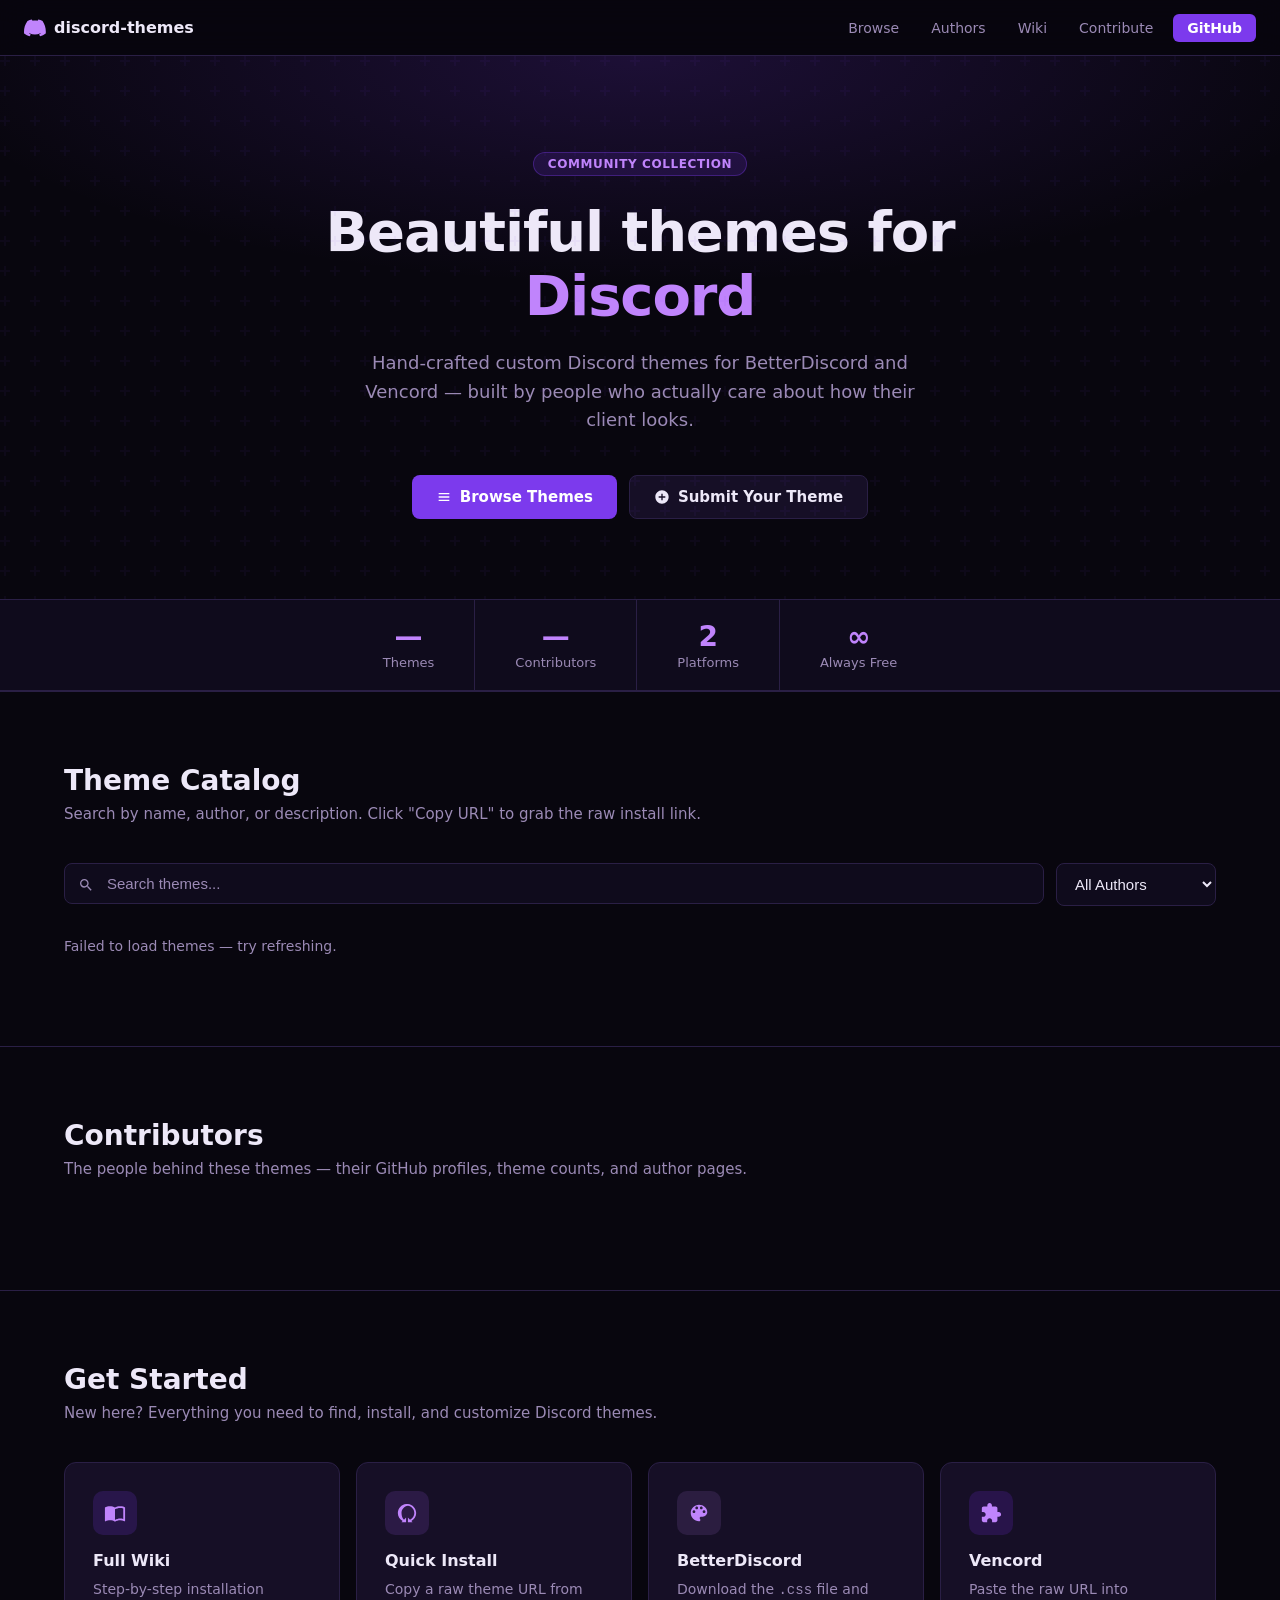
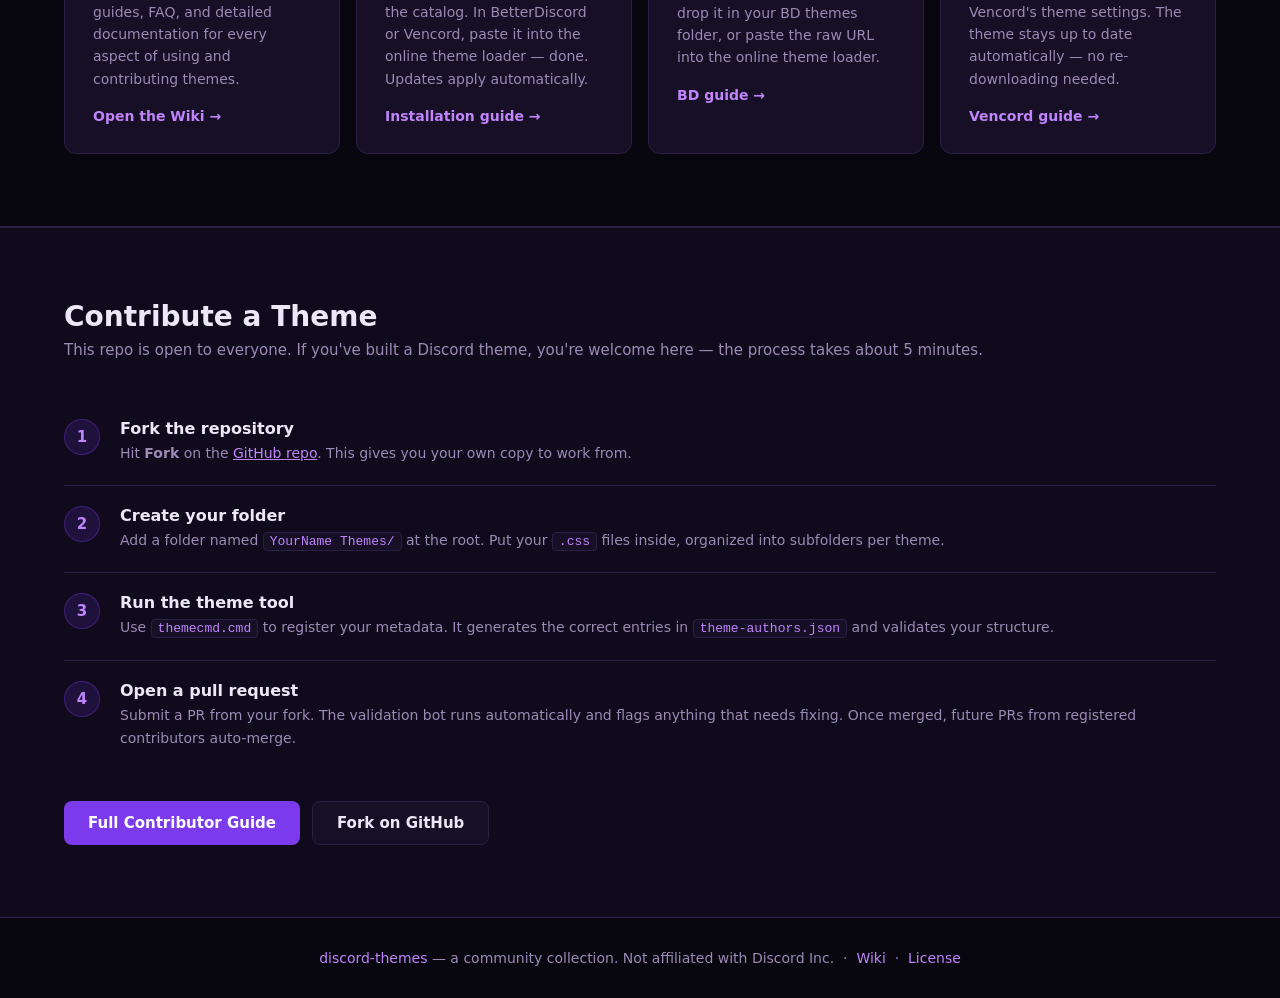
==== docs/index.html @ 60fb52fe "docs: add meta description to index" ====
<!DOCTYPE html>
<html lang="en">
<head>
  <meta charset="UTF-8" />
  <meta name="viewport" content="width=device-width, initial-scale=1.0" />
  <title>Discord Themes — Community Collection</title>
  <meta name="description" content="A community collection of custom Discord themes for BetterDiscord and Vencord." />
  <style>
    :root {
      --bg:      #08060e;
      --surface: #0f0b1c;
      --card:    #160f26;
      --border:  #2a1f45;
      --accent:  #7c3aed;
      --accent2: #c084fc;
      --text:    #ede8f8;
      --muted:   #9b8ab5;
      --green:   #3ba55c;
    }
    *, *::before, *::after { box-sizing: border-box; margin: 0; padding: 0; }
    html { scroll-behavior: smooth; }
    body {
      background: var(--bg);
      color: var(--text);
      font-family: 'Segoe UI', system-ui, sans-serif;
      min-height: 100vh;
    }

    /* ── NAV ── */
    nav {
      position: sticky;
      top: 0;
      z-index: 100;
      background: rgba(8,6,14,.93);
      backdrop-filter: blur(14px);
      border-bottom: 1px solid var(--border);
      display: flex;
      align-items: center;
      gap: 8px;
      padding: 0 24px;
      height: 56px;
    }
    .nav-logo {
      font-weight: 700;
      font-size: 1rem;
      color: var(--text);
      margin-right: auto;
      display: flex;
      align-items: center;
      gap: 8px;
      text-decoration: none;
    }
    .nav-logo svg { width: 22px; height: 22px; }
    nav a.nav-link {
      color: var(--muted);
      text-decoration: none;
      font-size: .875rem;
      padding: 6px 12px;
      border-radius: 6px;
      transition: color .15s, background .15s;
    }
    nav a.nav-link:hover { color: var(--text); background: var(--card); }
    .nav-btn {
      background: var(--accent);
      color: #fff !important;
      border-radius: 6px;
      padding: 6px 14px !important;
      font-weight: 600;
      transition: opacity .15s !important;
    }
    .nav-btn:hover { opacity: .85; }

    /* ── HERO ── */
    .hero {
      text-align: center;
      padding: 96px 24px 80px;
      background: radial-gradient(ellipse 80% 60% at 50% 0%, rgba(124,58,237,.18) 0%, transparent 70%);
      position: relative;
      overflow: hidden;
    }
    .hero::before {
      content: '';
      position: absolute;
      inset: 0;
      background: url("data:image/svg+xml,%3Csvg width='60' height='60' viewBox='0 0 60 60' xmlns='http://www.w3.org/2000/svg'%3E%3Cg fill='none' fill-rule='evenodd'%3E%3Cg fill='%237c3aed' fill-opacity='0.05'%3E%3Cpath d='M36 34v-4h-2v4h-4v2h4v4h2v-4h4v-2h-4zm0-30V0h-2v4h-4v2h4v4h2V6h4V4h-4zM6 34v-4H4v4H0v2h4v4h2v-4h4v-2H6zM6 4V0H4v4H0v2h4v4h2V6h4V4H6z'/%3E%3C/g%3E%3C/g%3E%3C/svg%3E");
      pointer-events: none;
    }
    .hero-badge {
      display: inline-flex;
      align-items: center;
      gap: 6px;
      background: rgba(124,58,237,.15);
      border: 1px solid rgba(124,58,237,.35);
      border-radius: 100px;
      padding: 4px 14px;
      font-size: .75rem;
      color: var(--accent2);
      font-weight: 600;
      letter-spacing: .05em;
      text-transform: uppercase;
      margin-bottom: 24px;
    }
    .hero h1 {
      font-size: clamp(2rem, 5vw, 3.5rem);
      font-weight: 800;
      line-height: 1.15;
      letter-spacing: -.02em;
      margin-bottom: 20px;
    }
    .hero h1 span { color: var(--accent2); }
    .hero p {
      font-size: 1.125rem;
      color: var(--muted);
      max-width: 600px;
      margin: 0 auto 40px;
      line-height: 1.6;
    }
    .hero-actions { display: flex; gap: 12px; justify-content: center; flex-wrap: wrap; }
    .btn {
      display: inline-flex;
      align-items: center;
      gap: 8px;
      padding: 12px 24px;
      border-radius: 8px;
      font-size: .9375rem;
      font-weight: 600;
      text-decoration: none;
      border: none;
      cursor: pointer;
      transition: transform .1s, opacity .15s;
    }
    .btn:active { transform: scale(.97); }
    .btn-primary { background: var(--accent); color: #fff; }
    .btn-primary:hover { opacity: .88; }
    .btn-secondary { background: var(--card); color: var(--text); border: 1px solid var(--border); }
    .btn-secondary:hover { border-color: var(--accent2); color: var(--accent2); }

    /* ── STATS BAR ── */
    .stats {
      display: flex;
      justify-content: center;
      gap: 0;
      border-top: 1px solid var(--border);
      border-bottom: 1px solid var(--border);
      background: var(--surface);
    }
    .stat-item {
      padding: 20px 40px;
      text-align: center;
      border-right: 1px solid var(--border);
    }
    .stat-item:last-child { border-right: none; }
    .stat-num { font-size: 1.75rem; font-weight: 800; color: var(--accent2); }
    .stat-label { font-size: .8125rem; color: var(--muted); margin-top: 2px; }

    /* ── SECTIONS ── */
    section { padding: 72px 24px; max-width: 1200px; margin: 0 auto; }
    .section-header { margin-bottom: 40px; }
    .section-header h2 { font-size: 1.75rem; font-weight: 700; margin-bottom: 8px; }
    .section-header p { color: var(--muted); font-size: .9375rem; }

    /* ── SEARCH ── */
    .search-bar {
      display: flex;
      gap: 12px;
      margin-bottom: 32px;
      flex-wrap: wrap;
    }
    .search-input-wrap {
      flex: 1;
      min-width: 200px;
      position: relative;
    }
    .search-input-wrap svg {
      position: absolute;
      left: 14px;
      top: 50%;
      transform: translateY(-50%);
      color: var(--muted);
      pointer-events: none;
    }
    #search {
      width: 100%;
      background: var(--surface);
      border: 1px solid var(--border);
      border-radius: 8px;
      padding: 11px 14px 11px 42px;
      color: var(--text);
      font-size: .9375rem;
      outline: none;
      transition: border-color .15s;
    }
    #search:focus { border-color: var(--accent); }
    #search::placeholder { color: var(--muted); }
    #author-filter {
      background: var(--surface);
      border: 1px solid var(--border);
      border-radius: 8px;
      padding: 11px 14px;
      color: var(--text);
      font-size: .9375rem;
      outline: none;
      cursor: pointer;
      transition: border-color .15s;
      min-width: 160px;
    }
    #author-filter:focus { border-color: var(--accent); }
    #author-filter option { background: var(--surface); }
    .result-count { color: var(--muted); font-size: .875rem; margin-bottom: 20px; }

    /* ── THEME GRID ── */
    .theme-grid {
      display: grid;
      grid-template-columns: repeat(auto-fill, minmax(320px, 1fr));
      gap: 16px;
    }
    .theme-card {
      background: var(--card);
      border: 1px solid var(--border);
      border-radius: 12px;
      padding: 20px;
      display: flex;
      flex-direction: column;
      gap: 12px;
      transition: border-color .15s, transform .12s;
    }
    .theme-card:hover { border-color: var(--accent); transform: translateY(-2px); }
    .card-title { font-size: 1rem; font-weight: 700; line-height: 1.3; }
    .card-desc { font-size: .875rem; color: var(--muted); line-height: 1.55; flex: 1; }
    .card-meta { display: flex; align-items: center; gap: 8px; flex-wrap: wrap; }
    .author-chip {
      display: inline-flex;
      align-items: center;
      gap: 6px;
      background: var(--surface);
      border: 1px solid var(--border);
      border-radius: 100px;
      padding: 3px 10px 3px 4px;
      font-size: .8125rem;
      color: var(--text);
      text-decoration: none;
      transition: border-color .15s;
    }
    .author-chip:hover { border-color: var(--accent2); }
    .author-avatar {
      width: 20px;
      height: 20px;
      border-radius: 50%;
      background: var(--border);
      overflow: hidden;
      flex-shrink: 0;
    }
    .author-avatar img { width: 100%; height: 100%; object-fit: cover; display: block; }
    .version-tag { color: var(--muted); font-size: .75rem; margin-left: auto; }
    .card-actions { display: flex; gap: 8px; flex-wrap: wrap; }
    .action-btn {
      flex: 1;
      display: inline-flex;
      align-items: center;
      justify-content: center;
      gap: 6px;
      padding: 8px 12px;
      border-radius: 6px;
      font-size: .8125rem;
      font-weight: 600;
      text-decoration: none;
      border: none;
      cursor: pointer;
      transition: opacity .15s;
      white-space: nowrap;
    }
    .action-btn:hover { opacity: .8; }
    .btn-copy { background: var(--surface); color: var(--text); border: 1px solid var(--border); }
    .btn-raw  { background: rgba(124,58,237,.14); color: var(--accent2); border: 1px solid rgba(124,58,237,.3); }
    .btn-copy.copied { color: var(--green); border-color: rgba(59,165,92,.4); }

    /* ── NO RESULTS ── */
    .no-results {
      text-align: center;
      padding: 60px 20px;
      color: var(--muted);
      display: none;
    }
    .no-results svg { opacity: .3; margin-bottom: 16px; }
    .no-results p { font-size: 1rem; }

    /* ── AUTHORS ── */
    .authors-grid {
      display: grid;
      grid-template-columns: repeat(auto-fill, minmax(240px, 1fr));
      gap: 16px;
    }
    .author-card {
      background: var(--card);
      border: 1px solid var(--border);
      border-radius: 12px;
      padding: 28px 24px;
      display: flex;
      flex-direction: column;
      align-items: center;
      text-align: center;
      gap: 12px;
      transition: border-color .15s, transform .12s;
    }
    .author-card:hover { border-color: var(--accent2); transform: translateY(-2px); }
    .author-card-avatar {
      width: 80px;
      height: 80px;
      border-radius: 50%;
      overflow: hidden;
      border: 2px solid var(--border);
      transition: border-color .15s;
      background: var(--surface);
    }
    .author-card:hover .author-card-avatar { border-color: var(--accent2); }
    .author-card-avatar img { width: 100%; height: 100%; object-fit: cover; display: block; }
    .author-card h3 { font-size: 1.0625rem; font-weight: 700; }
    .author-card .theme-count { color: var(--muted); font-size: .875rem; }
    .author-card-links { display: flex; gap: 8px; flex-wrap: wrap; justify-content: center; margin-top: 4px; }
    .author-link {
      display: inline-flex;
      align-items: center;
      gap: 6px;
      padding: 6px 12px;
      border-radius: 6px;
      font-size: .8125rem;
      font-weight: 600;
      text-decoration: none;
      background: var(--surface);
      color: var(--text);
      border: 1px solid var(--border);
      transition: border-color .15s, color .15s;
    }
    .author-link:hover { border-color: var(--accent2); color: var(--accent2); }

    /* ── GET STARTED ── */
    .info-grid {
      display: grid;
      grid-template-columns: repeat(auto-fill, minmax(260px, 1fr));
      gap: 16px;
    }
    .info-card {
      background: var(--card);
      border: 1px solid var(--border);
      border-radius: 12px;
      padding: 28px;
      transition: border-color .15s;
    }
    .info-card:hover { border-color: var(--accent); }
    .info-card .icon {
      width: 44px;
      height: 44px;
      border-radius: 10px;
      display: flex;
      align-items: center;
      justify-content: center;
      margin-bottom: 16px;
      color: var(--accent2);
    }
    .icon-a { background: rgba(124,58,237,.18); }
    .icon-b { background: rgba(167,90,255,.14); }
    .icon-c { background: rgba(192,132,252,.12); }
    .icon-d { background: rgba(109,40,217,.20); }
    .info-card h3 { font-size: 1rem; font-weight: 700; margin-bottom: 8px; }
    .info-card p  { font-size: .875rem; color: var(--muted); line-height: 1.6; margin-bottom: 16px; }
    .info-card a  { color: var(--accent2); text-decoration: none; font-weight: 600; font-size: .875rem; }
    .info-card a:hover { text-decoration: underline; }

    /* ── DEV SECTION ── */
    .dev-section {
      background: var(--surface);
      border-top: 1px solid var(--border);
    }
    .dev-section section { padding: 72px 24px; }
    .steps { display: flex; flex-direction: column; gap: 0; margin-top: 32px; }
    .step {
      display: flex;
      gap: 20px;
      padding: 20px 0;
      border-bottom: 1px solid var(--border);
    }
    .step:last-child { border-bottom: none; }
    .step-num {
      flex-shrink: 0;
      width: 36px;
      height: 36px;
      border-radius: 50%;
      background: rgba(124,58,237,.15);
      border: 1px solid rgba(124,58,237,.35);
      color: var(--accent2);
      font-weight: 700;
      font-size: .9375rem;
      display: flex;
      align-items: center;
      justify-content: center;
    }
    .step-body h4 { font-weight: 600; margin-bottom: 4px; }
    .step-body p  { font-size: .875rem; color: var(--muted); line-height: 1.6; }
    .step-body code {
      background: var(--card);
      border: 1px solid var(--border);
      border-radius: 4px;
      padding: 1px 6px;
      font-size: .8125rem;
      font-family: 'Consolas', 'Courier New', monospace;
      color: var(--accent2);
    }

    /* ── FOOTER ── */
    footer {
      border-top: 1px solid var(--border);
      padding: 32px 24px;
      text-align: center;
      color: var(--muted);
      font-size: .875rem;
    }
    footer a { color: var(--accent2); text-decoration: none; }
    footer a:hover { text-decoration: underline; }

    /* ── MISC ── */
    .divider { border: none; border-top: 1px solid var(--border); margin: 0; }

    @media (max-width: 640px) {
      .stats { flex-wrap: wrap; }
      .stat-item { border-right: none; border-bottom: 1px solid var(--border); flex: 1 1 50%; }
      nav a.nav-link { display: none; }
      .nav-btn { display: inline-flex !important; }
    }
  </style>
</head>
<body>

<!-- NAV -->
<nav>
  <a href="#" class="nav-logo">
    <svg viewBox="0 0 71 55" fill="none" xmlns="http://www.w3.org/2000/svg">
      <path d="M60.105 4.898A58.549 58.549 0 0 0 45.865.408a.22.22 0 0 0-.231.11 40.784 40.784 0 0 0-1.8 3.697c-5.456-.817-10.886-.817-16.23 0a37.36 37.36 0 0 0-1.827-3.697.228.228 0 0 0-.231-.11 58.388 58.388 0 0 0-14.24 4.49.207.207 0 0 0-.095.082C1.578 18.73-.944 32.144.292 45.39a.244.244 0 0 0 .093.167c5.981 4.394 11.776 7.066 17.467 8.83a.23.23 0 0 0 .249-.082 42.08 42.08 0 0 0 3.627-5.9.225.225 0 0 0-.123-.312 38.772 38.772 0 0 1-5.539-2.64.228.228 0 0 1-.022-.378 31.269 31.269 0 0 0 1.1-.862.22.22 0 0 1 .23-.031c11.619 5.304 24.198 5.304 35.68 0a.219.219 0 0 1 .232.028c.356.293.728.586 1.103.865a.228.228 0 0 1-.02.378 36.384 36.384 0 0 1-5.54 2.637.227.227 0 0 0-.12.315 47.249 47.249 0 0 0 3.623 5.897.225.225 0 0 0 .249.084c5.715-1.765 11.51-4.436 17.492-8.83a.228.228 0 0 0 .092-.164c1.46-15.115-2.441-28.42-10.333-40.412a.18.18 0 0 0-.092-.084z" fill="#c084fc"/>
    </svg>
    discord-themes
  </a>
  <a href="#themes"  class="nav-link">Browse</a>
  <a href="#authors" class="nav-link">Authors</a>
  <a href="#wiki"    class="nav-link">Wiki</a>
  <a href="#dev"     class="nav-link">Contribute</a>
  <a href="https://github.com/Silverfox0338/discord-themes" class="nav-link nav-btn" target="_blank" rel="noopener">GitHub</a>
</nav>

<!-- HERO -->
<header class="hero">
  <div class="hero-badge">Community Collection</div>
  <h1>Beautiful themes for<br><span>Discord</span></h1>
  <p>Hand-crafted custom Discord themes for BetterDiscord and Vencord — built by people who actually care about how their client looks.</p>
  <div class="hero-actions">
    <a href="#themes" class="btn btn-primary">
      <svg width="16" height="16" viewBox="0 0 24 24" fill="currentColor"><path d="M4 6h16v2H4zm0 5h16v2H4zm0 5h16v2H4z"/></svg>
      Browse Themes
    </a>
    <a href="#dev" class="btn btn-secondary">
      <svg width="16" height="16" viewBox="0 0 24 24" fill="currentColor"><path d="M12 2C6.48 2 2 6.48 2 12s4.48 10 10 10 10-4.48 10-10S17.52 2 12 2zm5 11h-4v4h-2v-4H7v-2h4V7h2v4h4v2z"/></svg>
      Submit Your Theme
    </a>
  </div>
</header>

<!-- STATS -->
<div class="stats">
  <div class="stat-item"><div class="stat-num" id="stat-themes">—</div><div class="stat-label">Themes</div></div>
  <div class="stat-item"><div class="stat-num" id="stat-authors">—</div><div class="stat-label">Contributors</div></div>
  <div class="stat-item"><div class="stat-num">2</div><div class="stat-label">Platforms</div></div>
  <div class="stat-item"><div class="stat-num">∞</div><div class="stat-label">Always Free</div></div>
</div>

<hr class="divider" />

<!-- THEMES -->
<section id="themes">
  <div class="section-header">
    <h2>Theme Catalog</h2>
    <p>Search by name, author, or description. Click "Copy URL" to grab the raw install link.</p>
  </div>

  <div class="search-bar">
    <div class="search-input-wrap">
      <svg width="16" height="16" viewBox="0 0 24 24" fill="currentColor"><path d="M15.5 14h-.79l-.28-.27A6.471 6.471 0 0 0 16 9.5 6.5 6.5 0 1 0 9.5 16c1.61 0 3.09-.59 4.23-1.57l.27.28v.79l5 4.99L20.49 19l-4.99-5zm-6 0C7.01 14 5 11.99 5 9.5S7.01 5 9.5 5 14 7.01 14 9.5 11.99 14 9.5 14z"/></svg>
      <input id="search" type="text" placeholder="Search themes..." autocomplete="off" />
    </div>
    <select id="author-filter">
      <option value="">All Authors</option>
    </select>
  </div>

  <div class="result-count" id="result-count"></div>
  <div class="theme-grid" id="theme-grid"></div>
  <div class="no-results" id="no-results">
    <svg width="48" height="48" viewBox="0 0 24 24" fill="currentColor"><path d="M15.5 14h-.79l-.28-.27A6.471 6.471 0 0 0 16 9.5 6.5 6.5 0 1 0 9.5 16c1.61 0 3.09-.59 4.23-1.57l.27.28v.79l5 4.99L20.49 19l-4.99-5zm-6 0C7.01 14 5 11.99 5 9.5S7.01 5 9.5 5 14 7.01 14 9.5 11.99 14 9.5 14z"/></svg>
    <p>No themes match your search.</p>
  </div>
</section>

<hr class="divider" />

<!-- AUTHORS -->
<section id="authors">
  <div class="section-header">
    <h2>Contributors</h2>
    <p>The people behind these themes — their GitHub profiles, theme counts, and author pages.</p>
  </div>
  <div class="authors-grid" id="authors-grid"></div>
</section>

<hr class="divider" />

<!-- WIKI / GET STARTED -->
<section id="wiki">
  <div class="section-header">
    <h2>Get Started</h2>
    <p>New here? Everything you need to find, install, and customize Discord themes.</p>
  </div>
  <div class="info-grid">
    <div class="info-card">
      <div class="icon icon-a">
        <svg width="22" height="22" viewBox="0 0 24 24" fill="currentColor"><path d="M21 5c-1.11-.35-2.33-.5-3.5-.5-1.95 0-4.05.4-5.5 1.5-1.45-1.1-3.55-1.5-5.5-1.5S2.45 4.9 1 6v14.65c0 .25.25.5.5.5.1 0 .15-.05.25-.05C3.1 20.45 5.05 20 6.5 20c1.95 0 4.05.4 5.5 1.5 1.35-.85 3.8-1.5 5.5-1.5 1.65 0 3.35.3 4.75 1.05.1.05.15.05.25.05.25 0 .5-.25.5-.5V6c-.6-.45-1.25-.75-2-1zm0 13.5c-1.1-.35-2.3-.5-3.5-.5-1.7 0-4.15.65-5.5 1.5V8c1.35-.85 3.8-1.5 5.5-1.5 1.2 0 2.4.15 3.5.5v11.5z"/></svg>
      </div>
      <h3>Full Wiki</h3>
      <p>Step-by-step installation guides, FAQ, and detailed documentation for every aspect of using and contributing themes.</p>
      <a href="https://github.com/Silverfox0338/discord-themes/wiki" target="_blank" rel="noopener">Open the Wiki →</a>
    </div>
    <div class="info-card">
      <div class="icon icon-b">
        <svg width="22" height="22" viewBox="0 0 24 24" fill="currentColor"><path d="M13 2.05v2.02c3.95.49 7 3.85 7 7.93 0 3.21-1.81 6-4.72 7.28L13 17v5h5l-1.22-1.22C19.91 19.07 22 15.76 22 12c0-5.18-3.95-9.45-9-9.95zM11 2.05C5.95 2.55 2 6.82 2 12c0 3.76 2.09 7.07 5.22 8.78L6 22h5v-5l-2.28 2.28C7.06 18.13 6 15.18 6 12c0-4.08 3.05-7.44 7-7.93V2.05z"/></svg>
      </div>
      <h3>Quick Install</h3>
      <p>Copy a raw theme URL from the catalog. In BetterDiscord or Vencord, paste it into the online theme loader — done. Updates apply automatically.</p>
      <a href="https://github.com/Silverfox0338/discord-themes/wiki" target="_blank" rel="noopener">Installation guide →</a>
    </div>
    <div class="info-card">
      <div class="icon icon-c">
        <svg width="22" height="22" viewBox="0 0 24 24" fill="currentColor"><path d="M12 3c-4.97 0-9 4.03-9 9s4.03 9 9 9c.83 0 1.5-.67 1.5-1.5 0-.39-.15-.74-.39-1.01-.23-.26-.38-.61-.38-.99 0-.83.67-1.5 1.5-1.5H16c2.76 0 5-2.24 5-5 0-4.42-4.03-8-9-8zm-5.5 9c-.83 0-1.5-.67-1.5-1.5S5.67 9 6.5 9 8 9.67 8 10.5 7.33 12 6.5 12zm3-4C8.67 8 8 7.33 8 6.5S8.67 5 9.5 5s1.5.67 1.5 1.5S10.33 8 9.5 8zm5 0c-.83 0-1.5-.67-1.5-1.5S13.67 5 14.5 5s1.5.67 1.5 1.5S15.33 8 14.5 8zm3 4c-.83 0-1.5-.67-1.5-1.5S16.67 9 17.5 9s1.5.67 1.5 1.5-.67 1.5-1.5 1.5z"/></svg>
      </div>
      <h3>BetterDiscord</h3>
      <p>Download the <code>.css</code> file and drop it in your BD themes folder, or paste the raw URL into the online theme loader.</p>
      <a href="https://github.com/Silverfox0338/discord-themes/wiki" target="_blank" rel="noopener">BD guide →</a>
    </div>
    <div class="info-card">
      <div class="icon icon-d">
        <svg width="22" height="22" viewBox="0 0 24 24" fill="currentColor"><path d="M20.5 11H19V7c0-1.1-.9-2-2-2h-4V3.5C13 2.12 11.88 1 10.5 1S8 2.12 8 3.5V5H4c-1.1 0-1.99.9-1.99 2v3.8H3.5c1.49 0 2.7 1.21 2.7 2.7s-1.21 2.7-2.7 2.7H2V20c0 1.1.9 2 2 2h3.8v-1.5c0-1.49 1.21-2.7 2.7-2.7s2.7 1.21 2.7 2.7V22H17c1.1 0 2-.9 2-2v-4h1.5c1.38 0 2.5-1.12 2.5-2.5S21.88 11 20.5 11z"/></svg>
      </div>
      <h3>Vencord</h3>
      <p>Paste the raw URL into Vencord's theme settings. The theme stays up to date automatically — no re-downloading needed.</p>
      <a href="https://github.com/Silverfox0338/discord-themes/wiki" target="_blank" rel="noopener">Vencord guide →</a>
    </div>
  </div>
</section>

<hr class="divider" />

<!-- DEV SECTION -->
<div class="dev-section" id="dev">
  <section>
    <div class="section-header">
      <h2>Contribute a Theme</h2>
      <p>This repo is open to everyone. If you've built a Discord theme, you're welcome here — the process takes about 5 minutes.</p>
    </div>
    <div class="steps">
      <div class="step">
        <div class="step-num">1</div>
        <div class="step-body">
          <h4>Fork the repository</h4>
          <p>Hit <strong>Fork</strong> on the <a href="https://github.com/Silverfox0338/discord-themes" target="_blank" rel="noopener" style="color:var(--accent2)">GitHub repo</a>. This gives you your own copy to work from.</p>
        </div>
      </div>
      <div class="step">
        <div class="step-num">2</div>
        <div class="step-body">
          <h4>Create your folder</h4>
          <p>Add a folder named <code>YourName Themes/</code> at the root. Put your <code>.css</code> files inside, organized into subfolders per theme.</p>
        </div>
      </div>
      <div class="step">
        <div class="step-num">3</div>
        <div class="step-body">
          <h4>Run the theme tool</h4>
          <p>Use <code>themecmd.cmd</code> to register your metadata. It generates the correct entries in <code>theme-authors.json</code> and validates your structure.</p>
        </div>
      </div>
      <div class="step">
        <div class="step-num">4</div>
        <div class="step-body">
          <h4>Open a pull request</h4>
          <p>Submit a PR from your fork. The validation bot runs automatically and flags anything that needs fixing. Once merged, future PRs from registered contributors auto-merge.</p>
        </div>
      </div>
    </div>
    <div style="margin-top:32px;display:flex;gap:12px;flex-wrap:wrap;">
      <a href="https://github.com/Silverfox0338/discord-themes/wiki/Developer-&-Contributor-Guide" target="_blank" rel="noopener" class="btn btn-primary">Full Contributor Guide</a>
      <a href="https://github.com/Silverfox0338/discord-themes/fork" target="_blank" rel="noopener" class="btn btn-secondary">Fork on GitHub</a>
    </div>
  </section>
</div>

<!-- FOOTER -->
<footer>
  <p>
    <a href="https://github.com/Silverfox0338/discord-themes" target="_blank" rel="noopener">discord-themes</a>
    — a community collection. Not affiliated with Discord Inc.
    &nbsp;·&nbsp;
    <a href="https://github.com/Silverfox0338/discord-themes/wiki" target="_blank" rel="noopener">Wiki</a>
    &nbsp;·&nbsp;
    <a href="https://github.com/Silverfox0338/discord-themes/blob/main/LICENSE" target="_blank" rel="noopener">License</a>
  </p>
</footer>

<script>
const GH_AVATAR = (id) => `https://avatars.githubusercontent.com/u/${id}?s=80`;

let THEMES  = [];
let AUTHORS = {};

function esc(s) {
  return String(s).replace(/&/g,'&amp;').replace(/</g,'&lt;').replace(/>/g,'&gt;').replace(/"/g,'&quot;');
}

function buildCard(t) {
  const a      = AUTHORS[t.author] || {};
  const avatar = GH_AVATAR(a.githubId || 0);
  const ghLink = `https://github.com/${a.github || t.author}`;
  const rawEsc = esc(t.raw);
  return `
    <div class="theme-card">
      <div class="card-title">${esc(t.name)}</div>
      <div class="card-desc">${esc(t.description)}</div>
      <div class="card-meta">
        <a href="${esc(ghLink)}" target="_blank" rel="noopener" class="author-chip">
          <div class="author-avatar"><img src="${avatar}" alt="${esc(t.author)}" loading="lazy" /></div>
          ${esc(t.author)}
        </a>
        <span class="version-tag">v${esc(t.version)}</span>
      </div>
      <div class="card-actions">
        <button class="action-btn btn-copy" data-url="${rawEsc}">
          <svg width="13" height="13" viewBox="0 0 24 24" fill="currentColor"><path d="M16 1H4c-1.1 0-2 .9-2 2v14h2V3h12V1zm3 4H8c-1.1 0-2 .9-2 2v14c0 1.1.9 2 2 2h11c1.1 0 2-.9 2-2V7c0-1.1-.9-2-2-2zm0 16H8V7h11v14z"/></svg>
          Copy URL
        </button>
        <a href="${rawEsc}" target="_blank" rel="noopener" class="action-btn btn-raw">
          <svg width="13" height="13" viewBox="0 0 24 24" fill="currentColor"><path d="M9.4 16.6L4.8 12l4.6-4.6L8 6l-6 6 6 6 1.4-1.4zm5.2 0l4.6-4.6-4.6-4.6L16 6l6 6-6 6-1.4-1.4z"/></svg>
          Raw CSS
        </a>
      </div>
    </div>`;
}

document.getElementById('theme-grid').addEventListener('click', (e) => {
  const btn = e.target.closest('.btn-copy');
  if (!btn) return;
  navigator.clipboard.writeText(btn.dataset.url).then(() => {
    btn.classList.add('copied');
    btn.innerHTML = `<svg width="13" height="13" viewBox="0 0 24 24" fill="currentColor"><path d="M9 16.17L4.83 12l-1.42 1.41L9 19 21 7l-1.41-1.41z"/></svg> Copied!`;
    setTimeout(() => {
      btn.classList.remove('copied');
      btn.innerHTML = `<svg width="13" height="13" viewBox="0 0 24 24" fill="currentColor"><path d="M16 1H4c-1.1 0-2 .9-2 2v14h2V3h12V1zm3 4H8c-1.1 0-2 .9-2 2v14c0 1.1.9 2 2 2h11c1.1 0 2-.9 2-2V7c0-1.1-.9-2-2-2zm0 16H8V7h11v14z"/></svg> Copy URL`;
    }, 2000);
  });
});

function renderThemes(list) {
  const grid  = document.getElementById('theme-grid');
  const none  = document.getElementById('no-results');
  const count = document.getElementById('result-count');
  if (list.length === 0) {
    grid.innerHTML = '';
    none.style.display = 'block';
    count.textContent = '0 themes found';
  } else {
    none.style.display = 'none';
    grid.innerHTML = list.map(buildCard).join('');
    count.textContent = `${list.length} theme${list.length !== 1 ? 's' : ''}`;
  }
}

function filter() {
  const q = document.getElementById('search').value.toLowerCase().trim();
  const a = document.getElementById('author-filter').value.toLowerCase();
  renderThemes(THEMES.filter(t =>
    (!q || t.name.toLowerCase().includes(q) || t.author.toLowerCase().includes(q) || t.description.toLowerCase().includes(q)) &&
    (!a || t.author.toLowerCase() === a)
  ));
}

document.getElementById('search').addEventListener('input', filter);
document.getElementById('author-filter').addEventListener('change', filter);

function buildAuthors() {
  const GH_ICON = `<svg width="14" height="14" viewBox="0 0 24 24" fill="currentColor"><path d="M12 2A10 10 0 0 0 2 12c0 4.42 2.87 8.17 6.84 9.5.5.08.66-.23.66-.5v-1.69c-2.77.6-3.36-1.34-3.36-1.34-.46-1.16-1.11-1.47-1.11-1.47-.91-.62.07-.6.07-.6 1 .07 1.53 1.03 1.53 1.03.87 1.52 2.34 1.07 2.91.83.09-.65.35-1.09.63-1.34-2.22-.25-4.55-1.11-4.55-4.92 0-1.11.38-2 1.03-2.71-.1-.25-.45-1.29.1-2.64 0 0 .84-.27 2.75 1.02.79-.22 1.65-.33 2.5-.33.85 0 1.71.11 2.5.33 1.91-1.29 2.75-1.02 2.75-1.02.55 1.35.2 2.39.1 2.64.65.71 1.03 1.6 1.03 2.71 0 3.82-2.34 4.66-4.57 4.91.36.31.69.92.69 1.85V21c0 .27.16.59.67.5C19.14 20.16 22 16.42 22 12A10 10 0 0 0 12 2z"/></svg>`;
  document.getElementById('authors-grid').innerHTML = Object.entries(AUTHORS).map(([name, a]) => {
    const count   = THEMES.filter(t => t.author === name).length;
    const profile = a.profile ? `<a href="${esc(a.profile)}" target="_blank" rel="noopener" class="author-link">Profile</a>` : '';
    return `
      <div class="author-card">
        <div class="author-card-avatar">
          <img src="${GH_AVATAR(a.githubId)}" alt="${esc(name)}" loading="lazy" />
        </div>
        <h3>${esc(name)}</h3>
        <div class="theme-count">${count} theme${count !== 1 ? 's' : ''}</div>
        <div class="author-card-links">
          <a href="https://github.com/${esc(a.github)}" target="_blank" rel="noopener" class="author-link">${GH_ICON} GitHub</a>
          ${profile}
          <a href="#themes" class="author-link" onclick="document.getElementById('author-filter').value='${esc(name)}';filter();return false;">
            <svg width="14" height="14" viewBox="0 0 24 24" fill="currentColor"><path d="M4 6h16v2H4zm0 5h16v2H4zm0 5h16v2H4z"/></svg>
            Themes
          </a>
        </div>
      </div>`;
  }).join('');
}

function populateAuthorFilter() {
  const sel = document.getElementById('author-filter');
  sel.innerHTML = '<option value="">All Authors</option>' +
    Object.keys(AUTHORS).map(n => `<option value="${esc(n)}">${esc(n)}</option>`).join('');
}

async function init() {
  try {
    const res  = await fetch('./themes.json');
    if (!res.ok) throw new Error(`HTTP ${res.status}`);
    const data = await res.json();
    AUTHORS = data.authors || {};
    THEMES  = data.themes  || [];
  } catch (e) {
    console.error('Could not load themes.json:', e);
    document.getElementById('result-count').textContent = 'Failed to load themes — try refreshing.';
    return;
  }
  document.getElementById('stat-themes').textContent  = THEMES.length;
  document.getElementById('stat-authors').textContent = Object.keys(AUTHORS).length;
  populateAuthorFilter();
  renderThemes(THEMES);
  buildAuthors();
}

init();
</script>
</body>
</html>
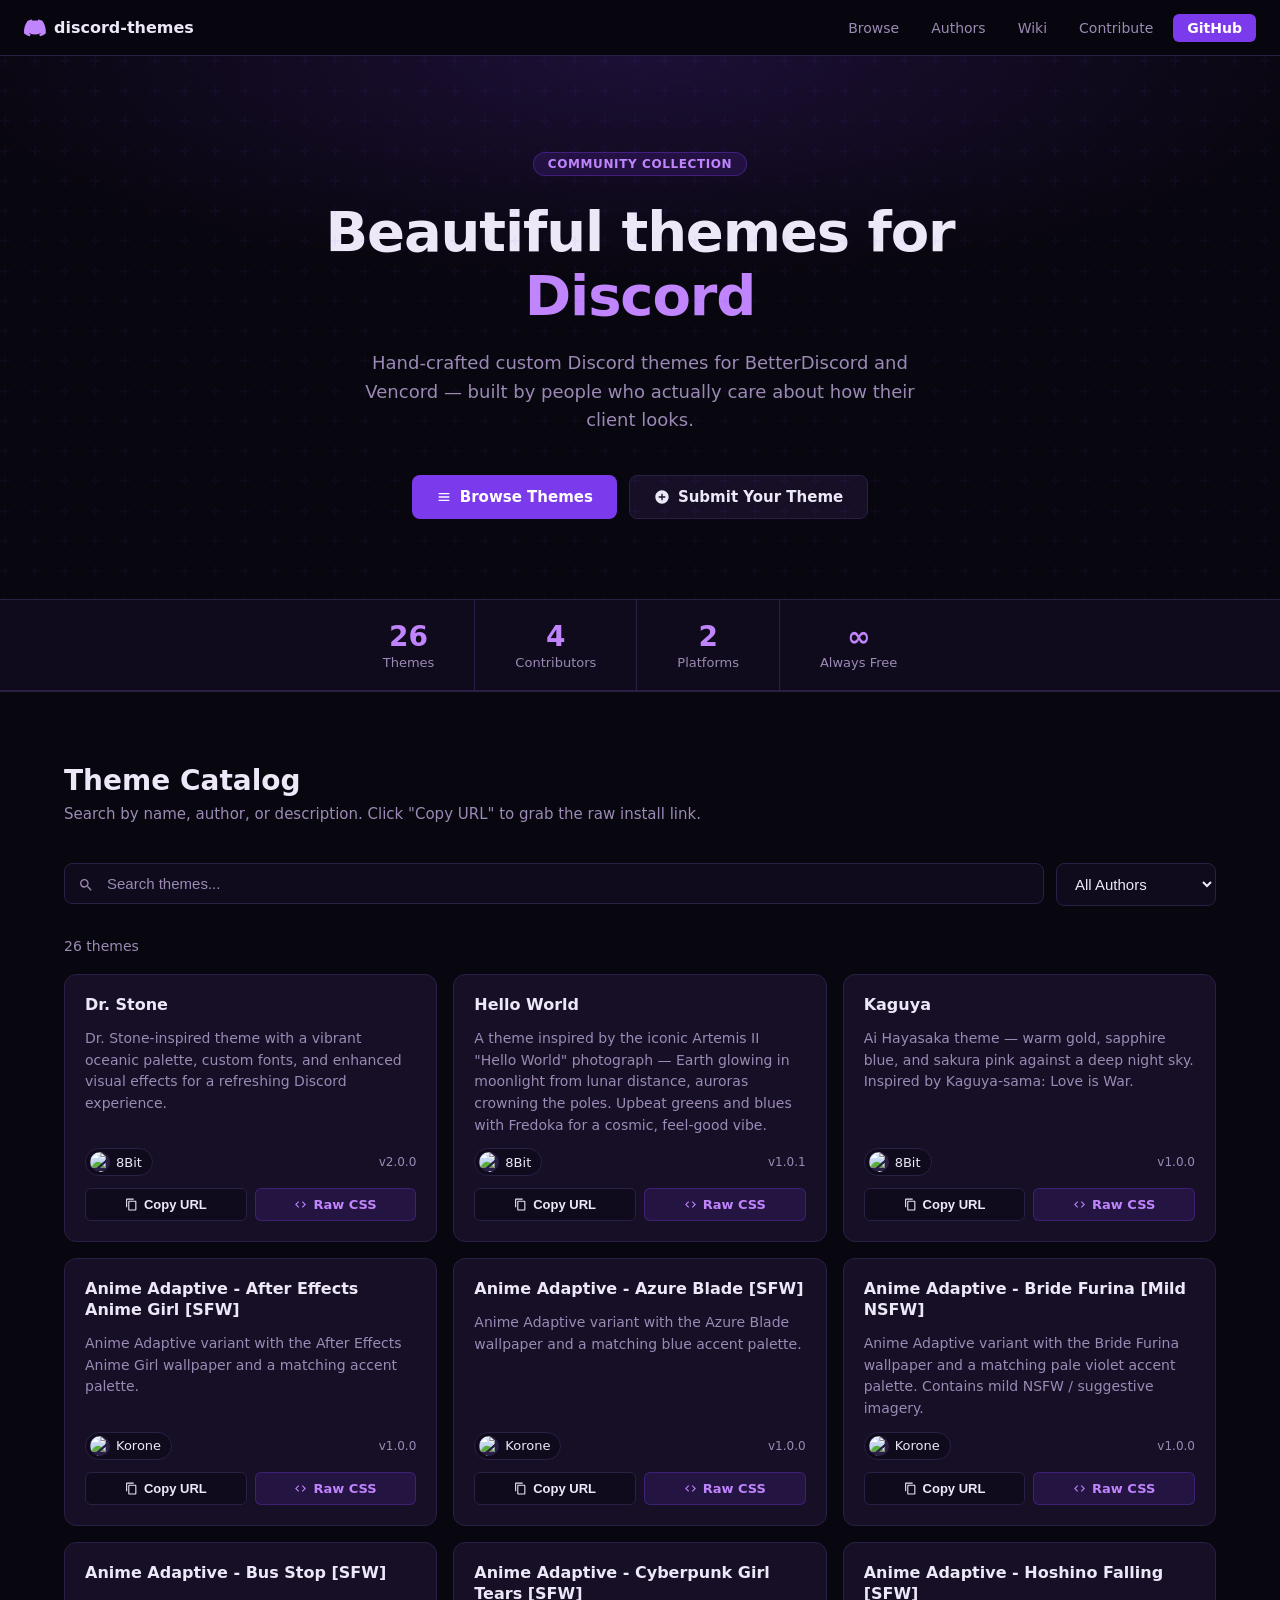
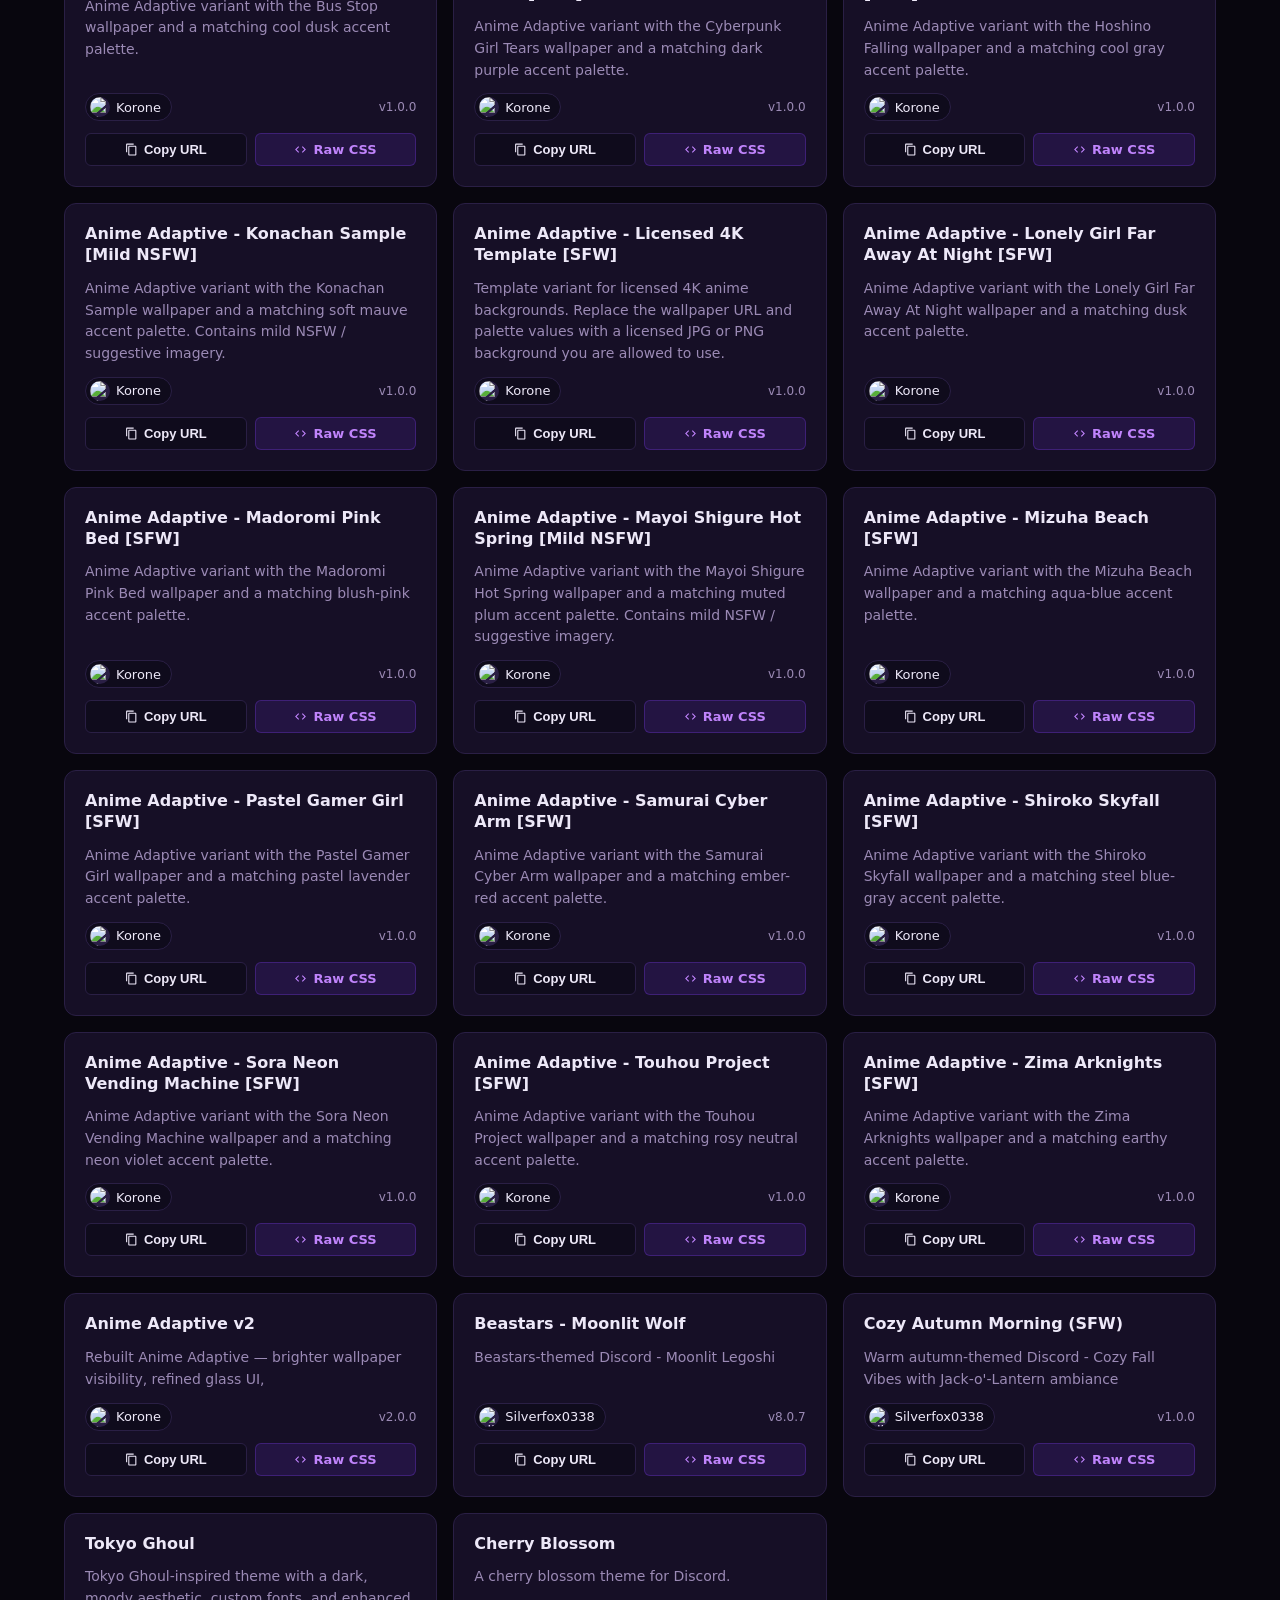
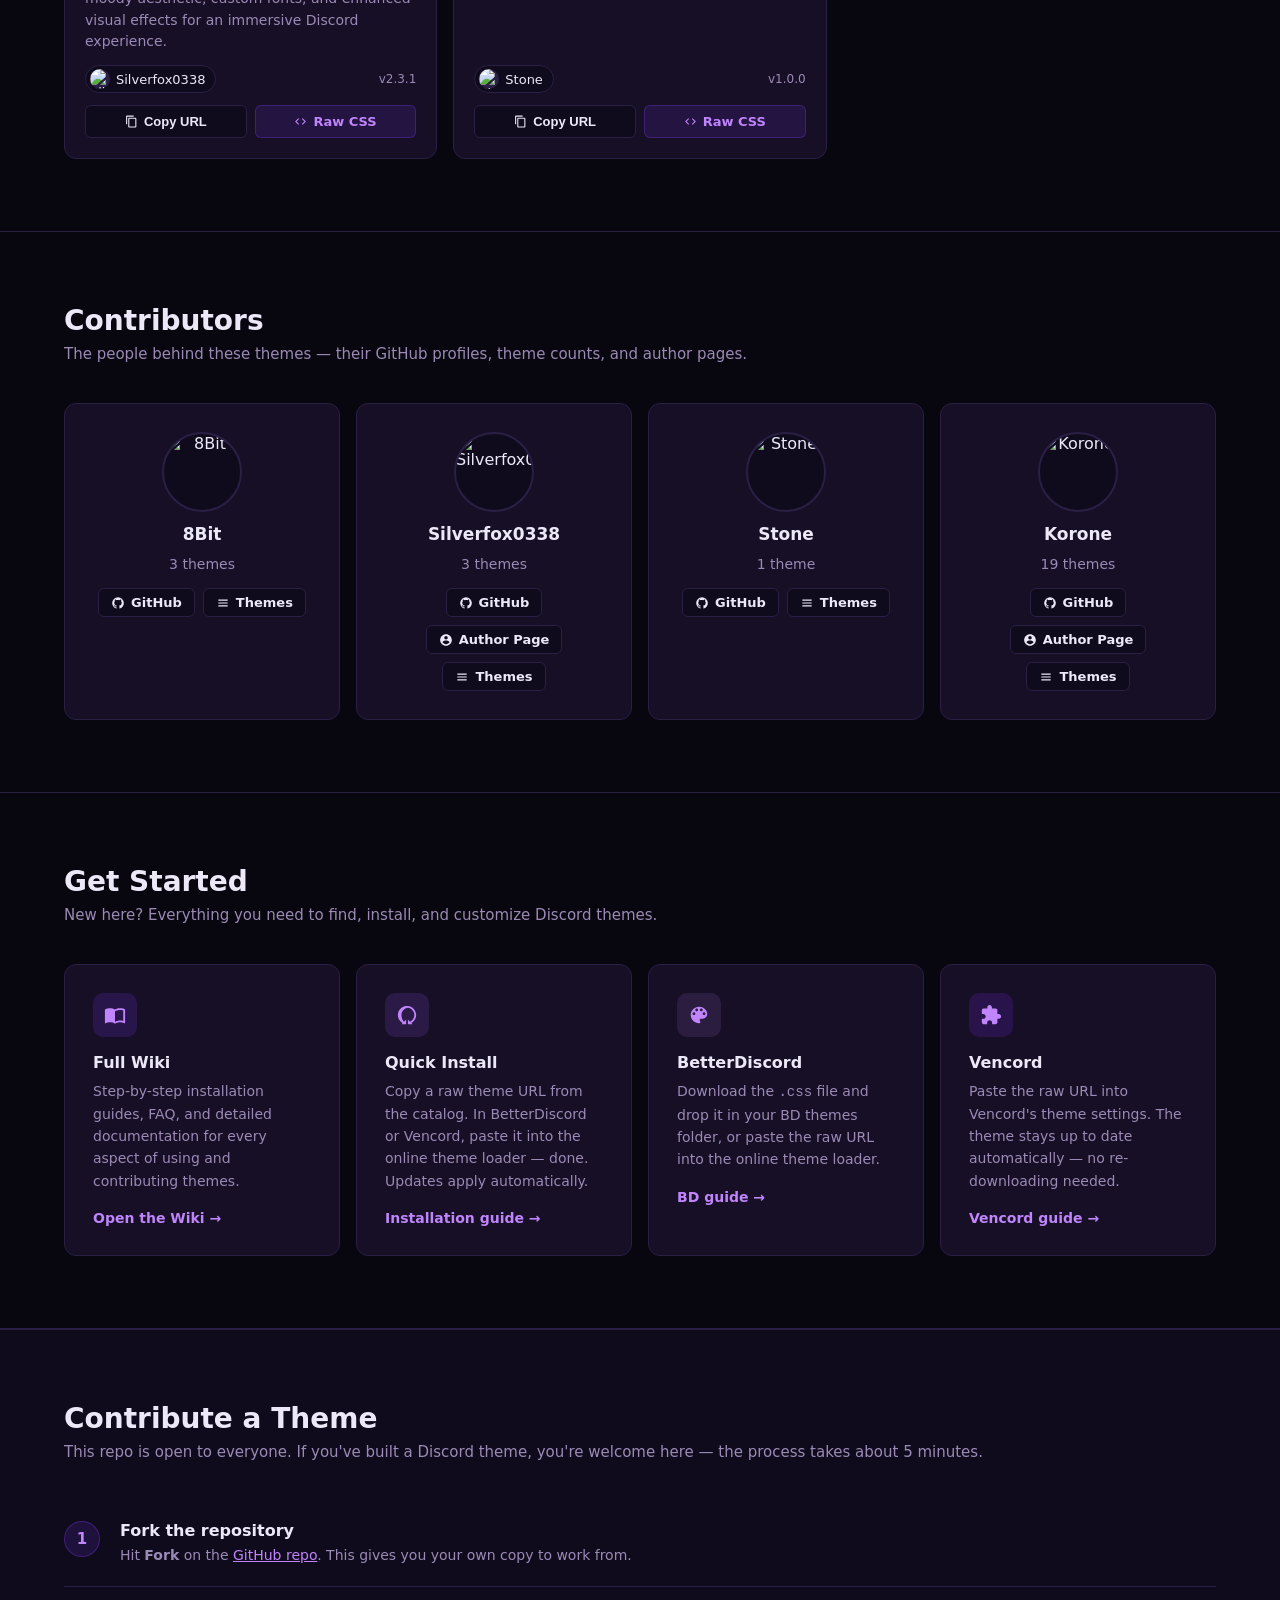
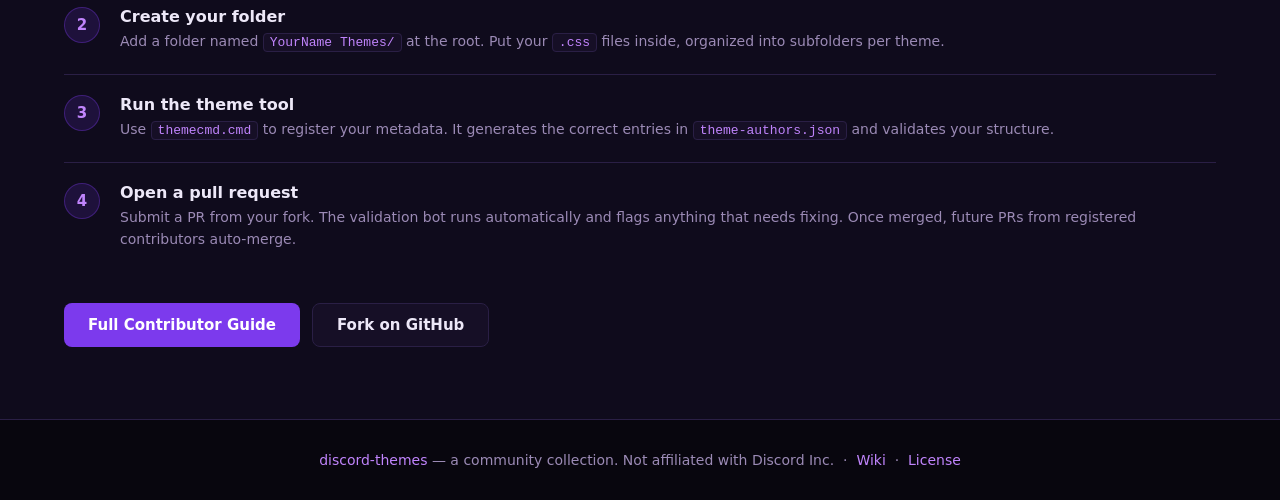
==== commit 4691e21b: "feat: add dedicated author profile pages Creates docs/authors/index.html — a dedicated page for each" ====
--- a/docs/index.html
+++ b/docs/index.html
@@ -693,7 +693,13 @@
   const GH_ICON = `<svg width="14" height="14" viewBox="0 0 24 24" fill="currentColor"><path d="M12 2A10 10 0 0 0 2 12c0 4.42 2.87 8.17 6.84 9.5.5.08.66-.23.66-.5v-1.69c-2.77.6-3.36-1.34-3.36-1.34-.46-1.16-1.11-1.47-1.11-1.47-.91-.62.07-.6.07-.6 1 .07 1.53 1.03 1.53 1.03.87 1.52 2.34 1.07 2.91.83.09-.65.35-1.09.63-1.34-2.22-.25-4.55-1.11-4.55-4.92 0-1.11.38-2 1.03-2.71-.1-.25-.45-1.29.1-2.64 0 0 .84-.27 2.75 1.02.79-.22 1.65-.33 2.5-.33.85 0 1.71.11 2.5.33 1.91-1.29 2.75-1.02 2.75-1.02.55 1.35.2 2.39.1 2.64.65.71 1.03 1.6 1.03 2.71 0 3.82-2.34 4.66-4.57 4.91.36.31.69.92.69 1.85V21c0 .27.16.59.67.5C19.14 20.16 22 16.42 22 12A10 10 0 0 0 12 2z"/></svg>`;
   document.getElementById('authors-grid').innerHTML = Object.entries(AUTHORS).map(([name, a]) => {
     const count   = THEMES.filter(t => t.author === name).length;
-    const profile = a.profile ? `<a href="${esc(a.profile)}" target="_blank" rel="noopener" class="author-link">Profile</a>` : '';
+    const profileLink = `./authors/?name=${encodeURIComponent(name)}`;
+    const profile = a.profile
+      ? `<a href="${profileLink}" class="author-link">
+          <svg width="14" height="14" viewBox="0 0 24 24" fill="currentColor"><path d="M12 2C6.48 2 2 6.48 2 12s4.48 10 10 10 10-4.48 10-10S17.52 2 12 2zm0 3c1.66 0 3 1.34 3 3s-1.34 3-3 3-3-1.34-3-3 1.34-3 3-3zm0 14.2c-2.5 0-4.71-1.28-6-3.22.03-1.99 4-3.08 6-3.08 1.99 0 5.97 1.09 6 3.08-1.29 1.94-3.5 3.22-6 3.22z"/></svg>
+          Author Page
+        </a>`
+      : '';
     return `
       <div class="author-card">
         <div class="author-card-avatar">
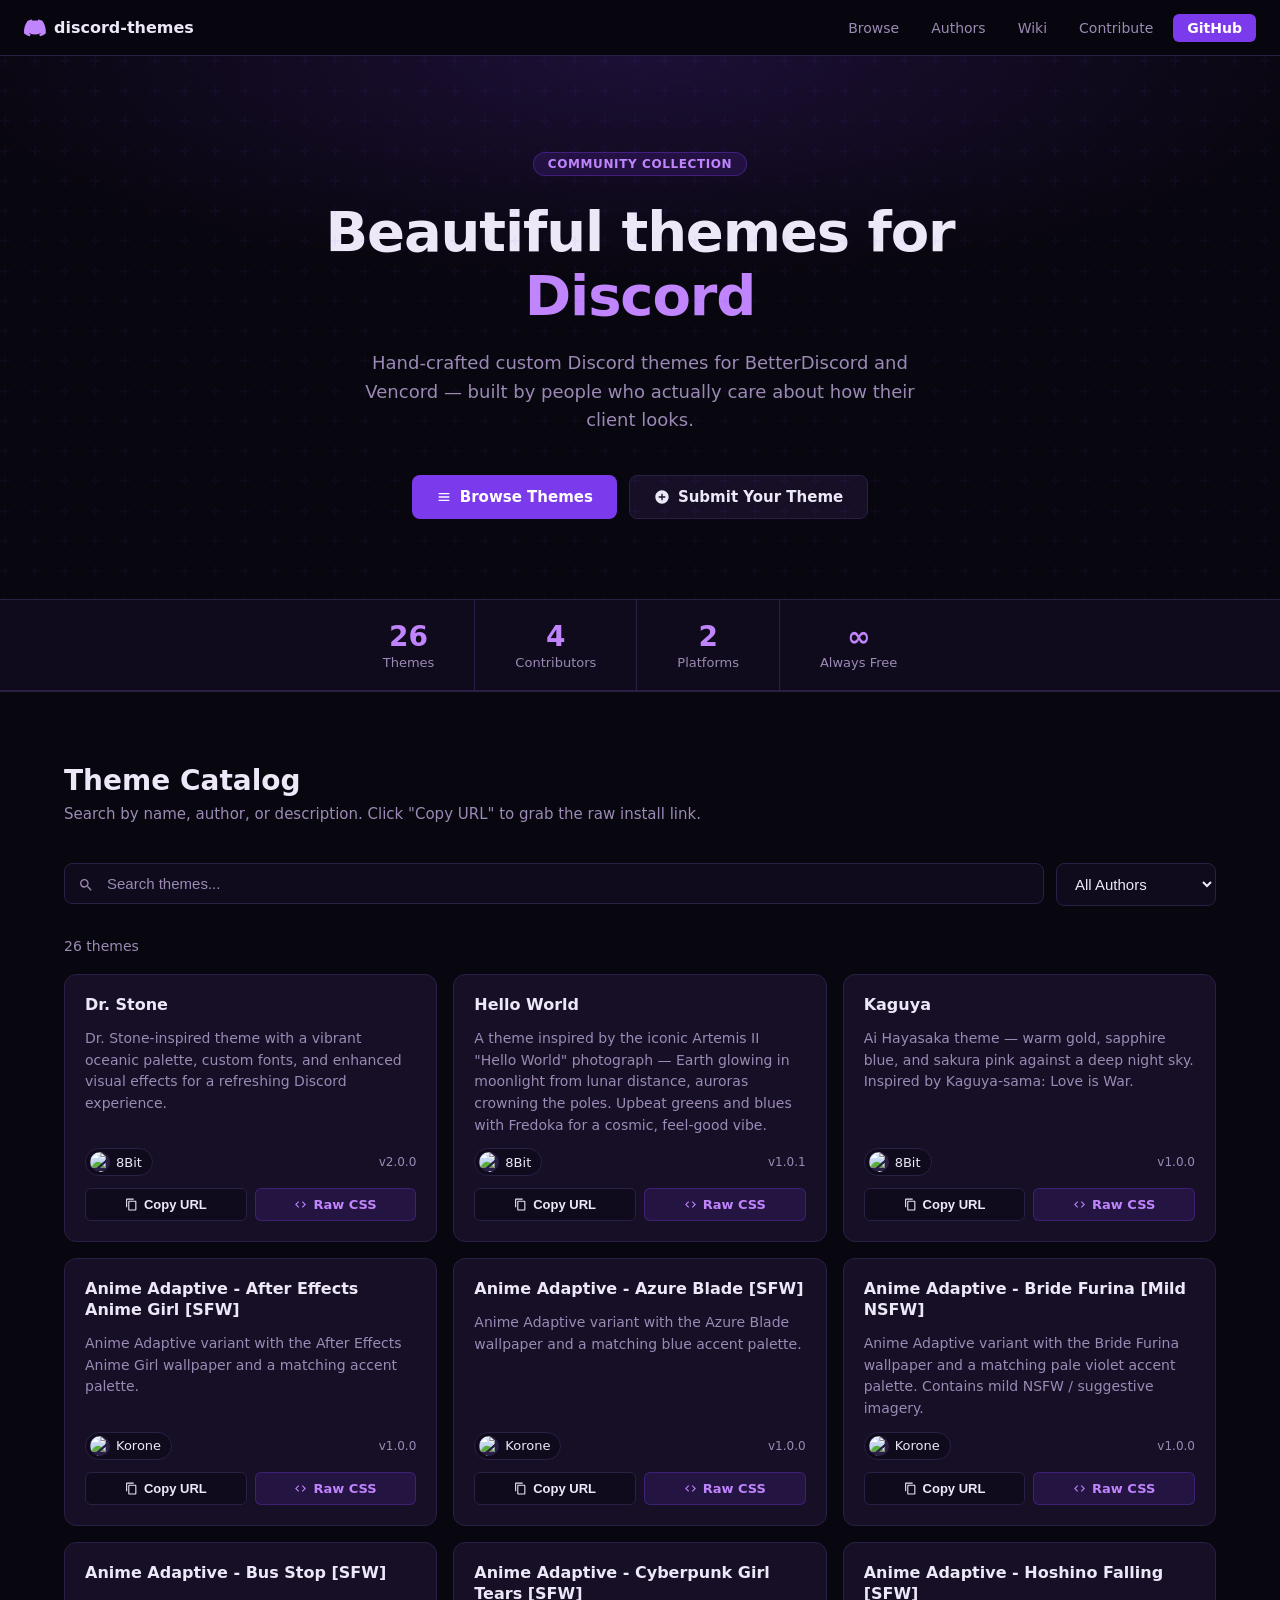
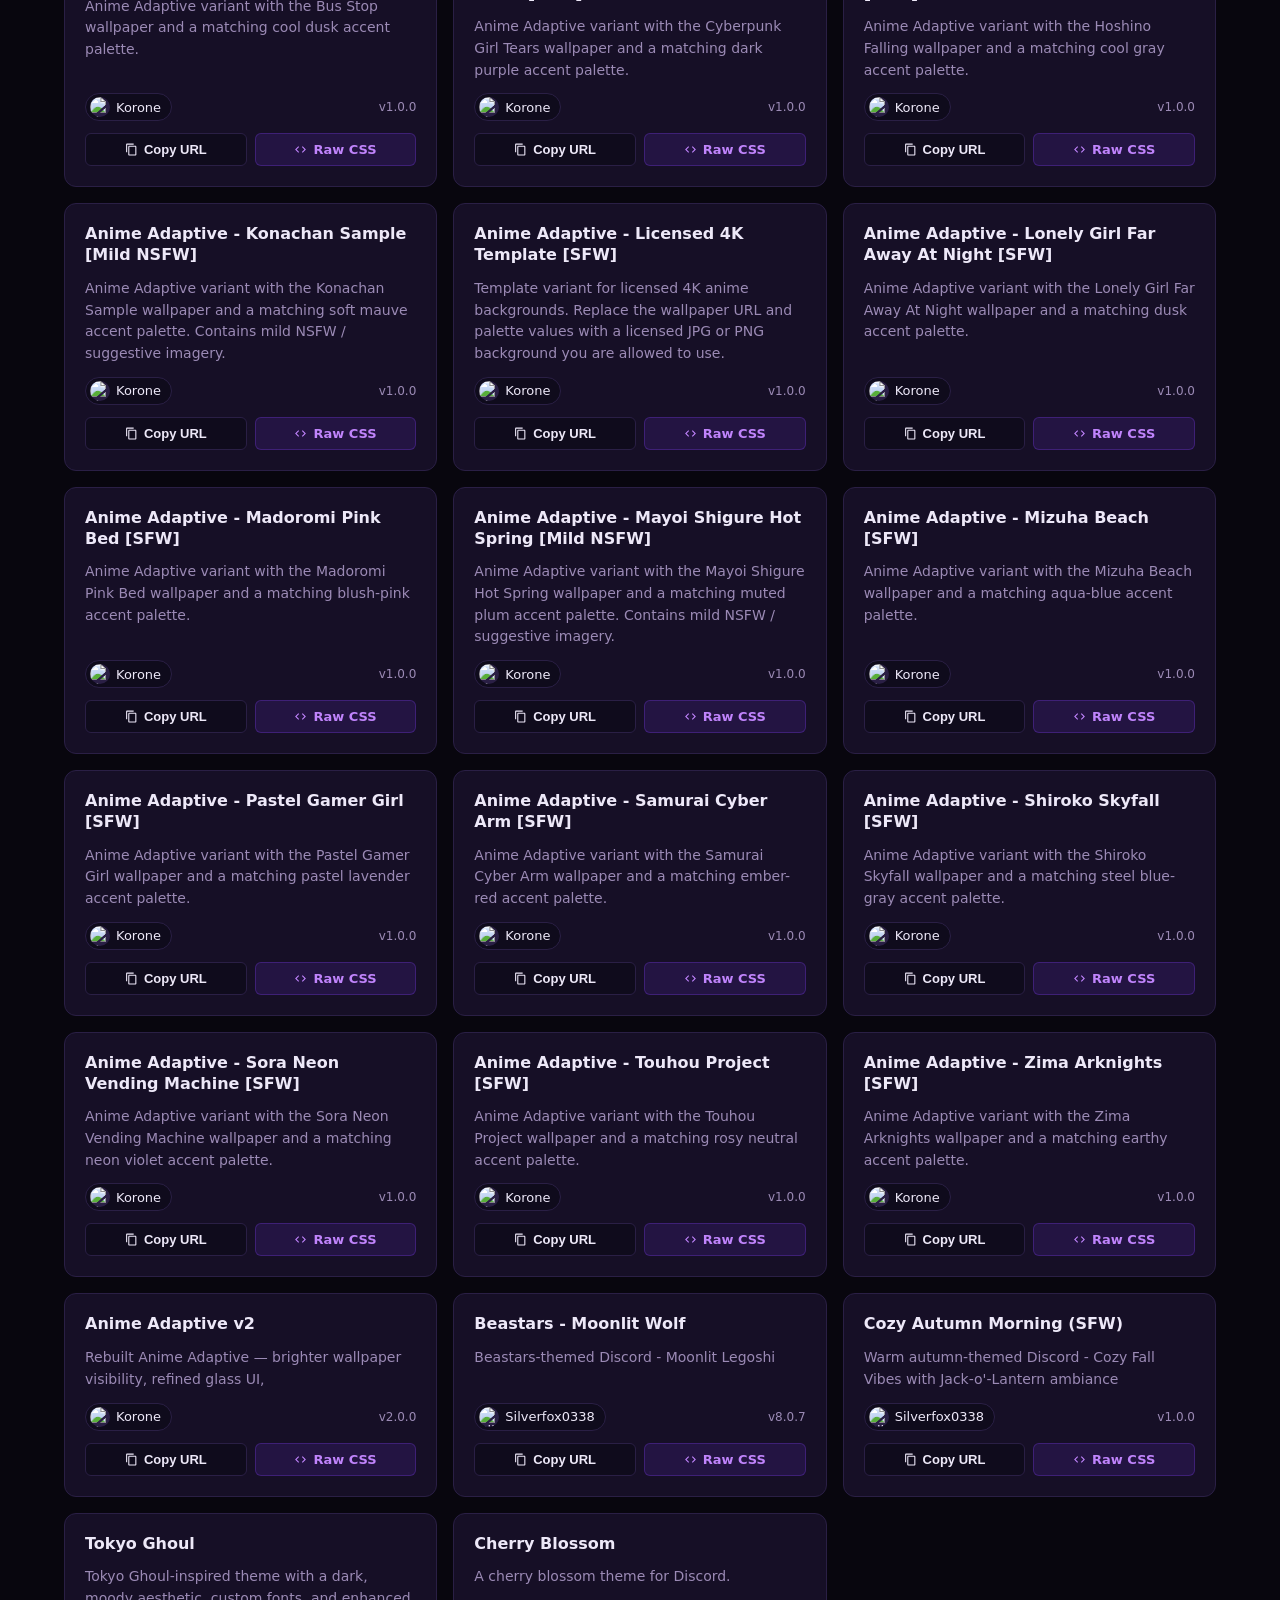
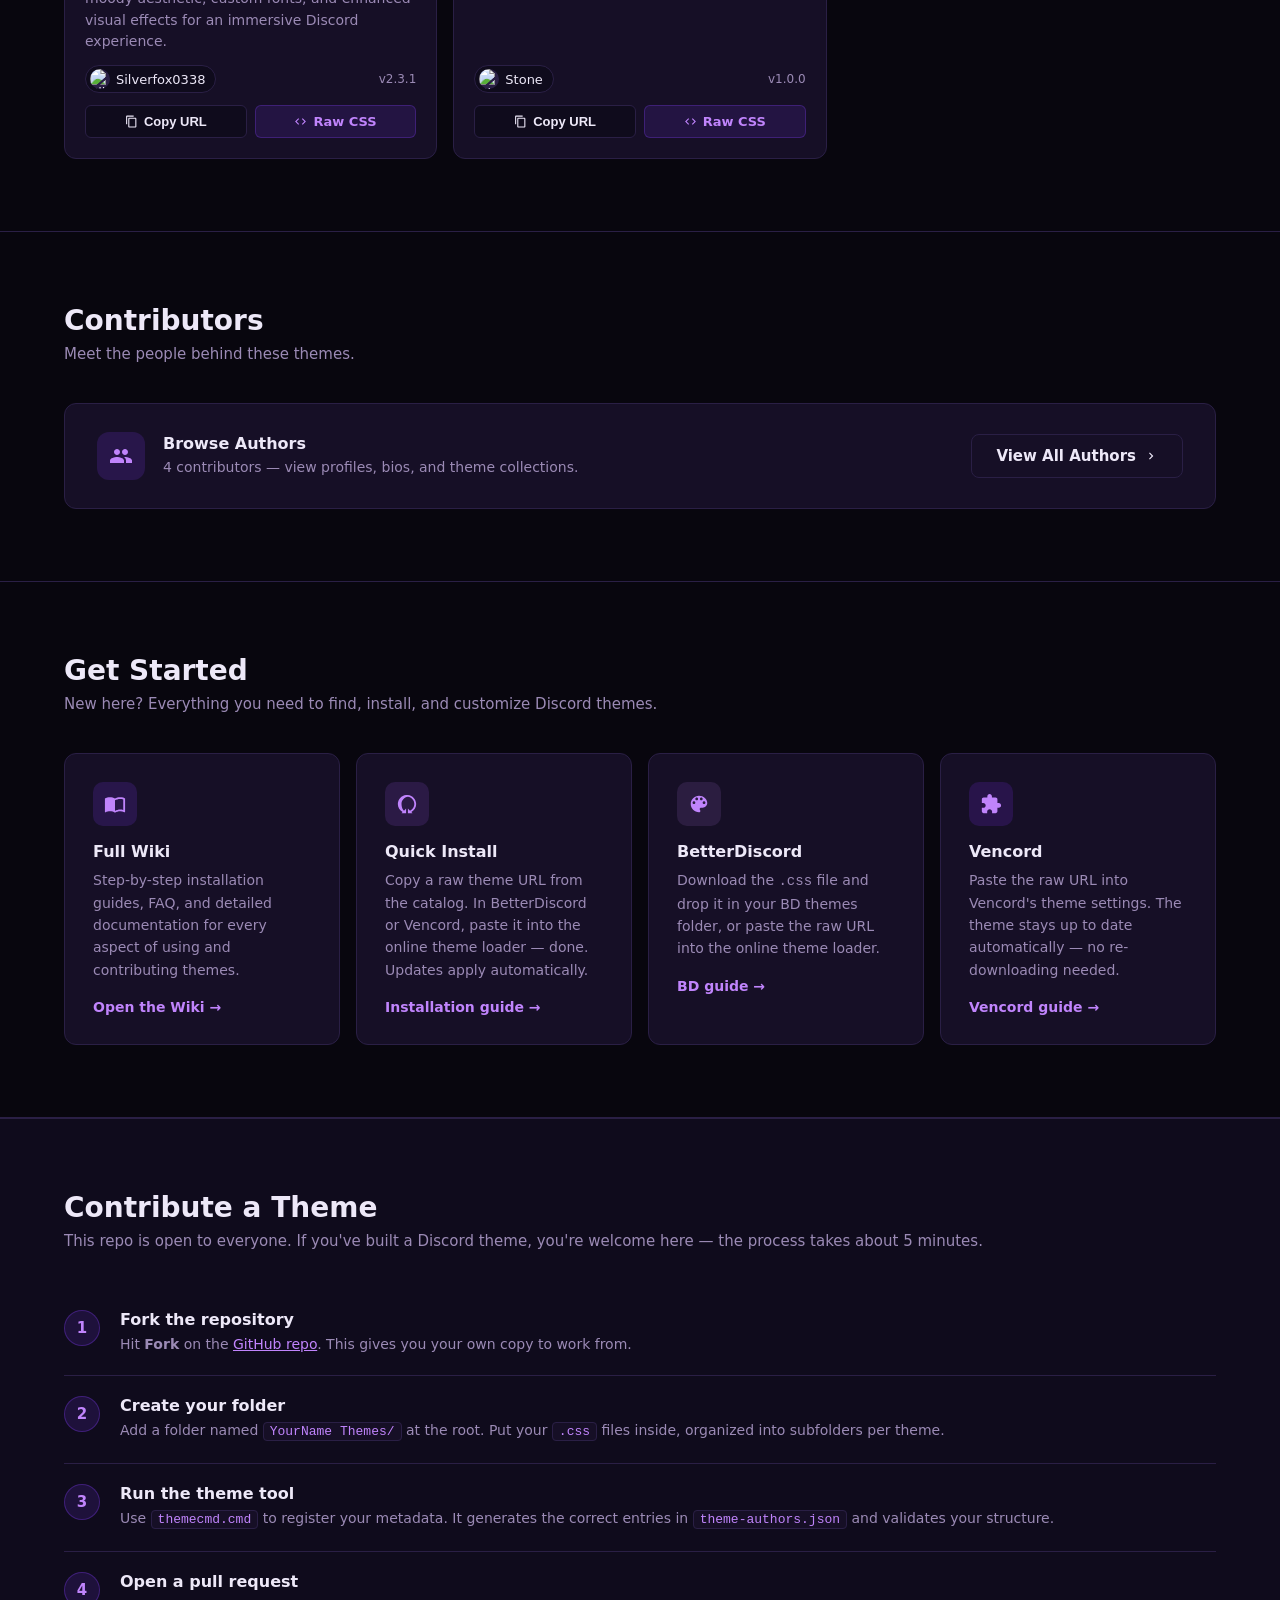
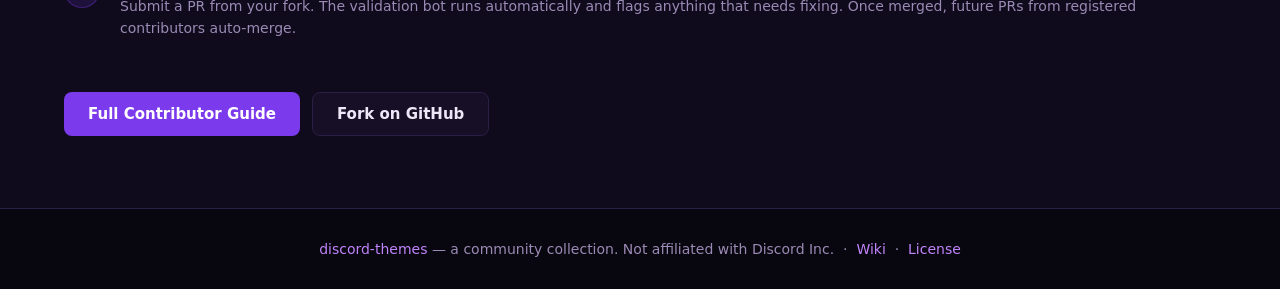
==== commit 983de355: "feat: dedicated authors browse page, remove inline grid from front page - docs/authors/index.html no" ====
--- a/docs/index.html
+++ b/docs/index.html
@@ -284,54 +284,31 @@
     .no-results svg { opacity: .3; margin-bottom: 16px; }
     .no-results p { font-size: 1rem; }
 
-    /* ── AUTHORS ── */
-    .authors-grid {
-      display: grid;
-      grid-template-columns: repeat(auto-fill, minmax(240px, 1fr));
-      gap: 16px;
-    }
-    .author-card {
+    /* ── AUTHORS CTA ── */
+    .authors-cta {
       background: var(--card);
       border: 1px solid var(--border);
       border-radius: 12px;
-      padding: 28px 24px;
-      display: flex;
-      flex-direction: column;
-      align-items: center;
-      text-align: center;
-      gap: 12px;
-      transition: border-color .15s, transform .12s;
-    }
-    .author-card:hover { border-color: var(--accent2); transform: translateY(-2px); }
-    .author-card-avatar {
-      width: 80px;
-      height: 80px;
-      border-radius: 50%;
-      overflow: hidden;
-      border: 2px solid var(--border);
+      padding: 28px 32px;
+      display: flex;
+      align-items: center;
+      justify-content: space-between;
+      gap: 24px;
       transition: border-color .15s;
-      background: var(--surface);
-    }
-    .author-card:hover .author-card-avatar { border-color: var(--accent2); }
-    .author-card-avatar img { width: 100%; height: 100%; object-fit: cover; display: block; }
-    .author-card h3 { font-size: 1.0625rem; font-weight: 700; }
-    .author-card .theme-count { color: var(--muted); font-size: .875rem; }
-    .author-card-links { display: flex; gap: 8px; flex-wrap: wrap; justify-content: center; margin-top: 4px; }
-    .author-link {
-      display: inline-flex;
-      align-items: center;
-      gap: 6px;
-      padding: 6px 12px;
-      border-radius: 6px;
-      font-size: .8125rem;
-      font-weight: 600;
-      text-decoration: none;
-      background: var(--surface);
-      color: var(--text);
-      border: 1px solid var(--border);
-      transition: border-color .15s, color .15s;
-    }
-    .author-link:hover { border-color: var(--accent2); color: var(--accent2); }
+    }
+    .authors-cta:hover { border-color: var(--accent); }
+    .authors-cta-body { display: flex; align-items: center; gap: 18px; }
+    .authors-cta-icon {
+      width: 48px; height: 48px; border-radius: 12px;
+      background: rgba(124,58,237,.18);
+      display: flex; align-items: center; justify-content: center;
+      color: var(--accent2); flex-shrink: 0;
+    }
+    .authors-cta h3 { font-size: 1rem; font-weight: 700; margin-bottom: 4px; }
+    .authors-cta p  { color: var(--muted); font-size: .875rem; line-height: 1.5; }
+    @media (max-width: 600px) {
+      .authors-cta { flex-direction: column; align-items: flex-start; }
+    }
 
     /* ── GET STARTED ── */
     .info-grid {
@@ -439,7 +416,7 @@
     discord-themes
   </a>
   <a href="#themes"  class="nav-link">Browse</a>
-  <a href="#authors" class="nav-link">Authors</a>
+  <a href="./authors/" class="nav-link">Authors</a>
   <a href="#wiki"    class="nav-link">Wiki</a>
   <a href="#dev"     class="nav-link">Contribute</a>
   <a href="https://github.com/Silverfox0338/discord-themes" class="nav-link nav-btn" target="_blank" rel="noopener">GitHub</a>
@@ -499,13 +476,27 @@
 
 <hr class="divider" />
 
-<!-- AUTHORS -->
+<!-- AUTHORS CTA -->
 <section id="authors">
   <div class="section-header">
     <h2>Contributors</h2>
-    <p>The people behind these themes — their GitHub profiles, theme counts, and author pages.</p>
+    <p>Meet the people behind these themes.</p>
   </div>
-  <div class="authors-grid" id="authors-grid"></div>
+  <div class="authors-cta">
+    <div class="authors-cta-body">
+      <div class="authors-cta-icon">
+        <svg width="24" height="24" viewBox="0 0 24 24" fill="currentColor"><path d="M16 11c1.66 0 2.99-1.34 2.99-3S17.66 5 16 5c-1.66 0-3 1.34-3 3s1.34 3 3 3zm-8 0c1.66 0 2.99-1.34 2.99-3S9.66 5 8 5C6.34 5 5 6.34 5 8s1.34 3 3 3zm0 2c-2.33 0-7 1.17-7 3.5V19h14v-2.5c0-2.33-4.67-3.5-7-3.5zm8 0c-.29 0-.62.02-.97.05 1.16.84 1.97 1.97 1.97 3.45V19h6v-2.5c0-2.33-4.67-3.5-7-3.5z"/></svg>
+      </div>
+      <div>
+        <h3>Browse Authors</h3>
+        <p id="authors-cta-desc">View profiles, bios, and theme collections from all contributors.</p>
+      </div>
+    </div>
+    <a href="./authors/" class="btn btn-secondary" style="white-space:nowrap;flex-shrink:0;">
+      View All Authors
+      <svg width="14" height="14" viewBox="0 0 24 24" fill="currentColor"><path d="M10 6L8.59 7.41 13.17 12l-4.58 4.59L10 18l6-6z"/></svg>
+    </a>
+  </div>
 </section>
 
 <hr class="divider" />
@@ -689,35 +680,6 @@
 document.getElementById('search').addEventListener('input', filter);
 document.getElementById('author-filter').addEventListener('change', filter);
 
-function buildAuthors() {
-  const GH_ICON = `<svg width="14" height="14" viewBox="0 0 24 24" fill="currentColor"><path d="M12 2A10 10 0 0 0 2 12c0 4.42 2.87 8.17 6.84 9.5.5.08.66-.23.66-.5v-1.69c-2.77.6-3.36-1.34-3.36-1.34-.46-1.16-1.11-1.47-1.11-1.47-.91-.62.07-.6.07-.6 1 .07 1.53 1.03 1.53 1.03.87 1.52 2.34 1.07 2.91.83.09-.65.35-1.09.63-1.34-2.22-.25-4.55-1.11-4.55-4.92 0-1.11.38-2 1.03-2.71-.1-.25-.45-1.29.1-2.64 0 0 .84-.27 2.75 1.02.79-.22 1.65-.33 2.5-.33.85 0 1.71.11 2.5.33 1.91-1.29 2.75-1.02 2.75-1.02.55 1.35.2 2.39.1 2.64.65.71 1.03 1.6 1.03 2.71 0 3.82-2.34 4.66-4.57 4.91.36.31.69.92.69 1.85V21c0 .27.16.59.67.5C19.14 20.16 22 16.42 22 12A10 10 0 0 0 12 2z"/></svg>`;
-  document.getElementById('authors-grid').innerHTML = Object.entries(AUTHORS).map(([name, a]) => {
-    const count   = THEMES.filter(t => t.author === name).length;
-    const profileLink = `./authors/?name=${encodeURIComponent(name)}`;
-    const profile = a.profile
-      ? `<a href="${profileLink}" class="author-link">
-          <svg width="14" height="14" viewBox="0 0 24 24" fill="currentColor"><path d="M12 2C6.48 2 2 6.48 2 12s4.48 10 10 10 10-4.48 10-10S17.52 2 12 2zm0 3c1.66 0 3 1.34 3 3s-1.34 3-3 3-3-1.34-3-3 1.34-3 3-3zm0 14.2c-2.5 0-4.71-1.28-6-3.22.03-1.99 4-3.08 6-3.08 1.99 0 5.97 1.09 6 3.08-1.29 1.94-3.5 3.22-6 3.22z"/></svg>
-          Author Page
-        </a>`
-      : '';
-    return `
-      <div class="author-card">
-        <div class="author-card-avatar">
-          <img src="${GH_AVATAR(a.githubId)}" alt="${esc(name)}" loading="lazy" />
-        </div>
-        <h3>${esc(name)}</h3>
-        <div class="theme-count">${count} theme${count !== 1 ? 's' : ''}</div>
-        <div class="author-card-links">
-          <a href="https://github.com/${esc(a.github)}" target="_blank" rel="noopener" class="author-link">${GH_ICON} GitHub</a>
-          ${profile}
-          <a href="#themes" class="author-link" onclick="document.getElementById('author-filter').value='${esc(name)}';filter();return false;">
-            <svg width="14" height="14" viewBox="0 0 24 24" fill="currentColor"><path d="M4 6h16v2H4zm0 5h16v2H4zm0 5h16v2H4z"/></svg>
-            Themes
-          </a>
-        </div>
-      </div>`;
-  }).join('');
-}
 
 function populateAuthorFilter() {
   const sel = document.getElementById('author-filter');
@@ -741,7 +703,8 @@
   document.getElementById('stat-authors').textContent = Object.keys(AUTHORS).length;
   populateAuthorFilter();
   renderThemes(THEMES);
-  buildAuthors();
+  document.getElementById('authors-cta-desc').textContent =
+    `${Object.keys(AUTHORS).length} contributor${Object.keys(AUTHORS).length !== 1 ? 's' : ''} — view profiles, bios, and theme collections.`;
 }
 
 init();
